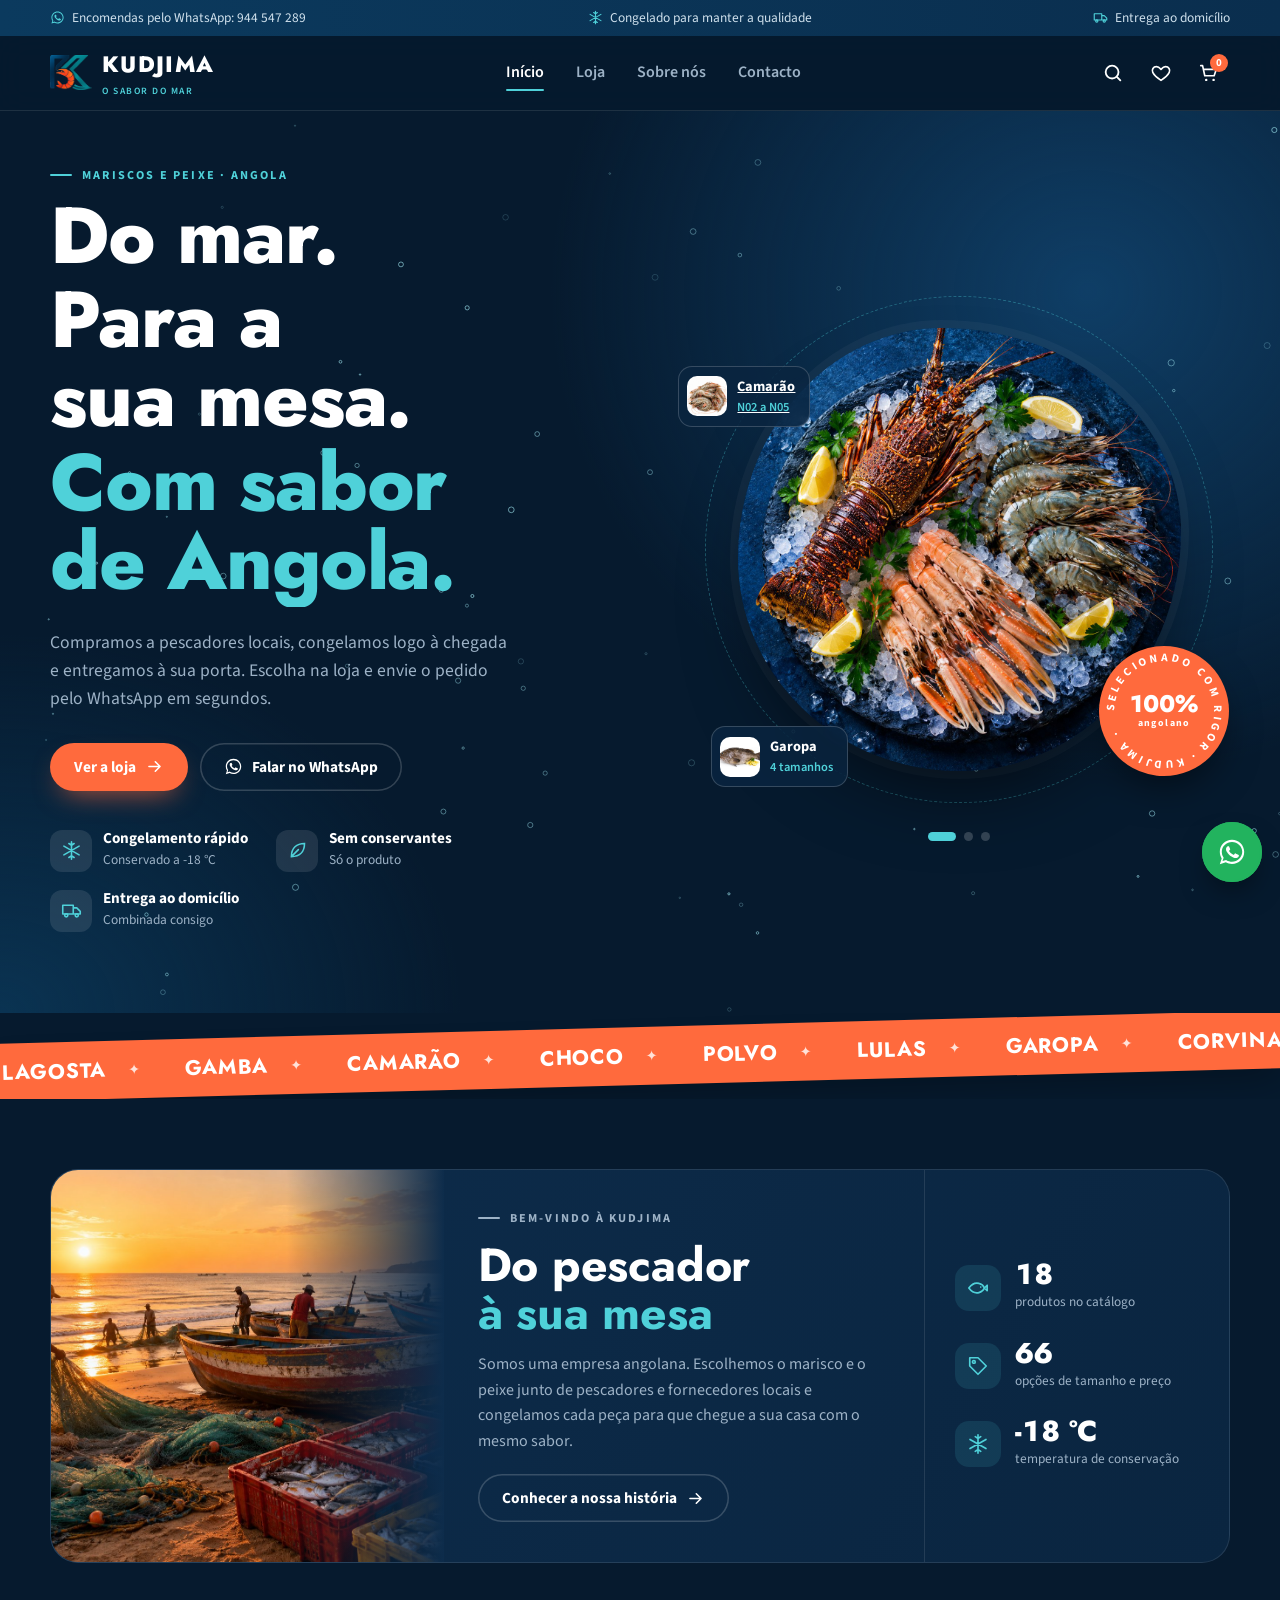
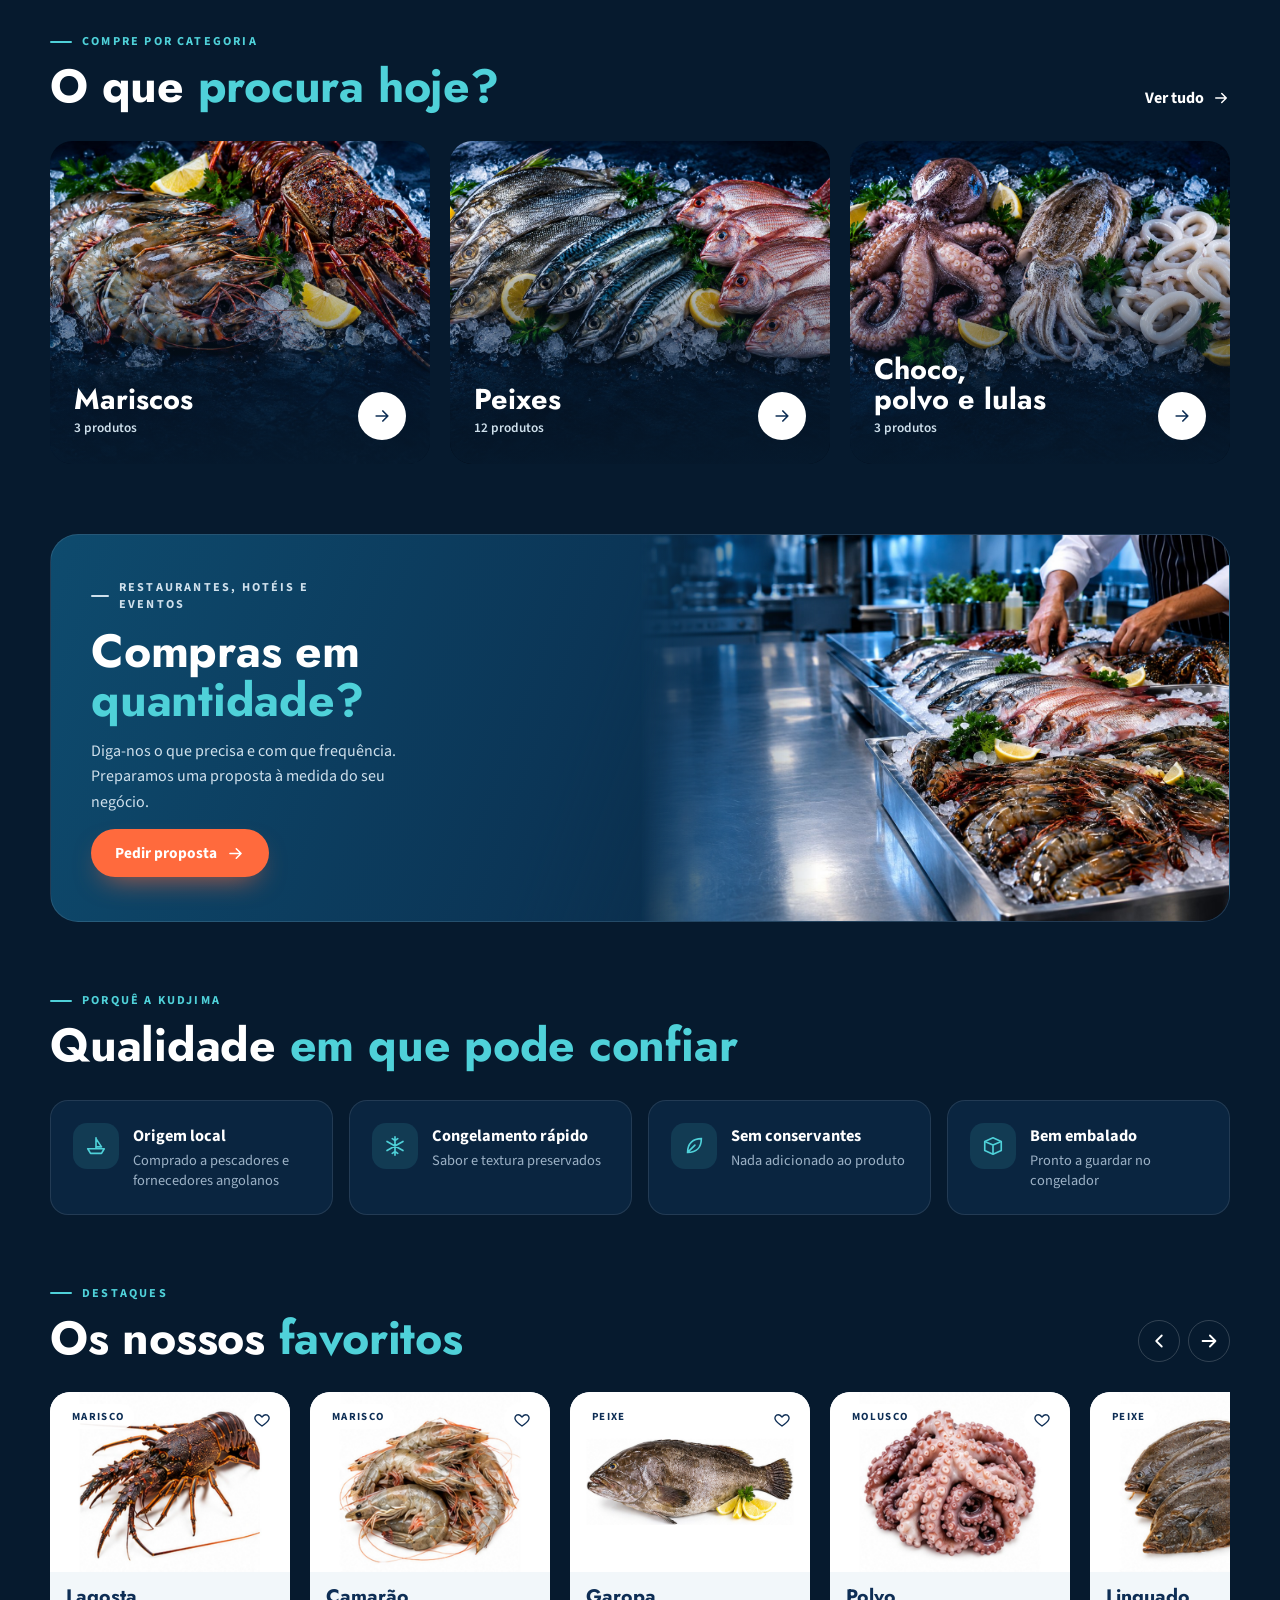
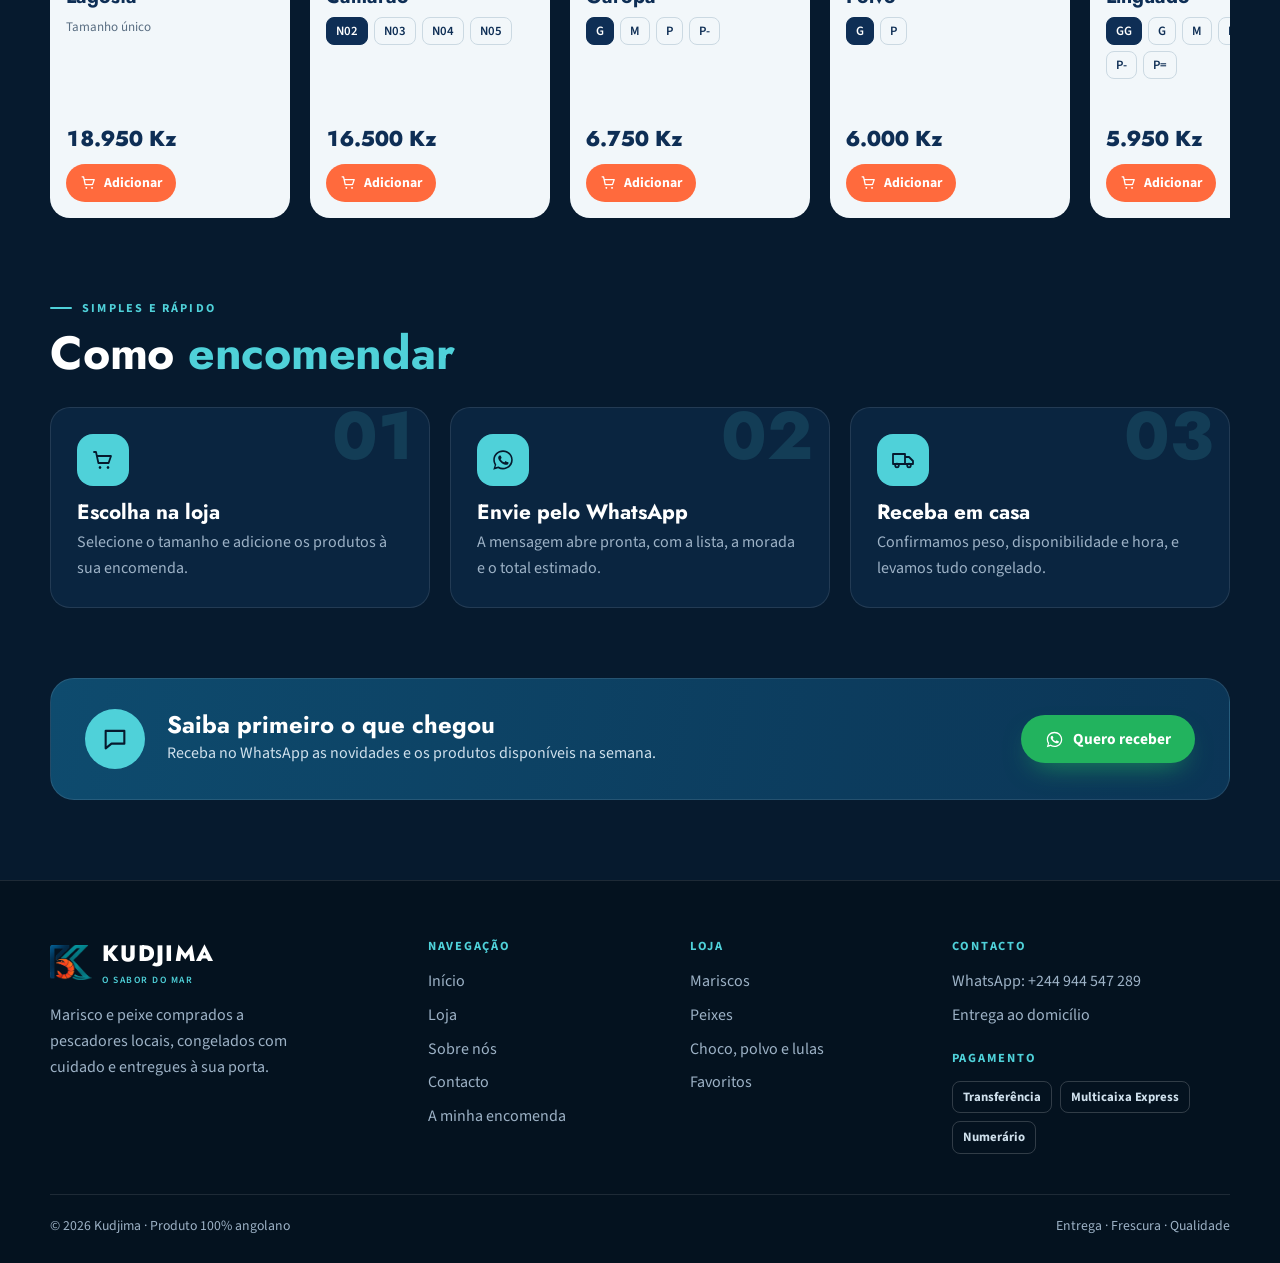
==== index.html @ 7e8b861a "up up" ====
<!doctype html>
<html lang="pt">
<head>
<meta charset="utf-8">
<meta name="viewport" content="width=device-width, initial-scale=1, viewport-fit=cover">
<title>Kudjima Mariscos</title>
<meta name="description" content="Kudjima — O sabor do mar. Marisco e peixe selecionados, congelados com cuidado e entregues à sua porta. Encomendas pelo WhatsApp 944 547 289.">
<!-- Pré-visualização ao partilhar o link (WhatsApp, Facebook). Quando o site tiver domínio, troque "img/og-image.jpg" pelo endereço completo, ex.: https://SEU-DOMINIO/img/og-image.jpg -->
<meta property="og:title" content="Kudjima — O sabor do mar">
<meta property="og:description" content="Marisco e peixe selecionados, congelados com cuidado e entregues à sua porta. Encomende pelo WhatsApp.">
<meta property="og:image" content="img/og-image.jpg">
<meta property="og:type" content="website">
<link rel="icon" href="img/logo.png">

<link rel="preconnect" href="https://fonts.googleapis.com">
<link rel="stylesheet" href="https://fonts.googleapis.com/css2?family=Jost:wght@500;600;700;800&family=Source+Sans+3:wght@400;600;700&display=swap">
<link rel="stylesheet" href="assets/style.css">
</head>
<body>
<main id="page" data-page="home" class="page">
<section class="hero" style="padding-block:0">
  <canvas id="heroCanvas"></canvas>
  <div class="wrap">
    <div>
      <p class="kicker">Mariscos e peixe · Angola</p>
      <h1 class="h1"><span class="ln"><span>Do mar.</span></span><span class="ln"><span>Para a sua mesa.</span></span><span class="ln"><span><em>Com sabor de Angola.</em></span></span></h1>
      <p class="lead">Compramos a pescadores locais, congelamos logo à chegada e entregamos à sua porta. Escolha na loja e envie o pedido pelo WhatsApp em segundos.</p>
      <div class="ctas">
        <a class="btn btn-coral" href="loja.html">Ver a loja <svg class="arr" aria-hidden="true"><use href="#i-arrow"/></svg></a>
        <a class="btn btn-line" data-wa="Olá Kudjima! Gostaria de fazer uma encomenda." href="#"><svg aria-hidden="true"><use href="#i-wa"/></svg>Falar no WhatsApp</a>
      </div>
      <div class="trust">
        <div><span class="ic"><svg aria-hidden="true"><use href="#i-snow"/></svg></span><span><b>Congelamento rápido</b><small>Conservado a -18 °C</small></span></div>
        <div><span class="ic"><svg aria-hidden="true"><use href="#i-leaf"/></svg></span><span><b>Sem conservantes</b><small>Só o produto</small></span></div>
        <div><span class="ic"><svg aria-hidden="true"><use href="#i-truck"/></svg></span><span><b>Entrega ao domicílio</b><small>Combinada consigo</small></span></div>
      </div>
    </div>
    <div class="show">
      <div class="ring"></div>
      <div class="frame">
        <div class="slide on"><img src="img/hero-1.jpg" alt="Lagosta, lagostins e camarão sobre gelo"></div>
        <div class="slide"><img src="img/hero-2.jpg" alt="Garopa sobre gelo"></div>
        <div class="slide"><img src="img/hero-3.jpg" alt="Polvo, choco e lulas sobre gelo"></div>
      </div>
      <a class="chipf c1" href="produto.html#camarao"><img src="img/camarao.jpg" alt=""><span>Camarão<small>N02 a N05</small></span></a>
      <a class="chipf c2" href="produto.html#garopa" style="text-decoration:none"><img src="img/garopa.jpg" alt=""><span>Garopa<small>4 tamanhos</small></span></a>
      <div class="stamp"><svg class="txt" viewBox="0 0 130 130" aria-hidden="true"><defs><path id="circ" d="M65,65 m-50,0 a50,50 0 1,1 100,0 a50,50 0 1,1 -100,0"/></defs><text><textPath href="#circ">Selecionado com rigor · Kudjima · </textPath></text></svg><span class="core">100%<small>angolano</small></span></div>
      <div class="dots" id="dots"></div>
    </div>
  </div>
</section>

<div class="marqwrap" aria-hidden="true"><div class="marq"><div class="track" id="marq"></div></div></div>

<section>
  <div class="wrap">
    <div class="band rv">
      <div class="pic"><img src="img/sobre-pescador.jpg" alt="Pescadores a recolher as redes numa praia ao pôr do sol"></div>
      <div class="txt">
        <p class="kicker">Bem-vindo à Kudjima</p>
        <h2 class="h2">Do pescador <em>à sua mesa</em></h2>
        <p>Somos uma empresa angolana. Escolhemos o marisco e o peixe junto de pescadores e fornecedores locais e congelamos cada peça para que chegue a sua casa com o mesmo sabor.</p>
        <a class="btn btn-line" href="sobre.html">Conhecer a nossa história <svg class="arr" aria-hidden="true"><use href="#i-arrow"/></svg></a>
      </div>
      <div class="stats">
        <div class="stat"><span class="ic"><svg aria-hidden="true"><use href="#i-fish"/></svg></span><span><b data-to="18">18</b><small>produtos no catálogo</small></span></div>
        <div class="stat"><span class="ic"><svg aria-hidden="true"><use href="#i-tag"/></svg></span><span><b data-to="66">66</b><small>opções de tamanho e preço</small></span></div>
        <div class="stat"><span class="ic"><svg aria-hidden="true"><use href="#i-snow"/></svg></span><span><b data-to="18" data-pre="-" data-suf=" °C">-18 °C</b><small>temperatura de conservação</small></span></div>
      </div>
    </div>
  </div>
</section>

<section style="padding-top:0">
  <div class="wrap">
    <div class="head"><div><p class="kicker">Compre por categoria</p><h2 class="h2">O que <em>procura hoje?</em></h2></div><a class="more" href="loja.html">Ver tudo <svg aria-hidden="true"><use href="#i-arrow"/></svg></a></div>
    <div class="cats">
      <a class="catc rv" href="loja.html#mariscos"><img src="img/cat-mariscos.jpg" alt=""><div class="in"><div><h3>Mariscos</h3><small data-count="mariscos"></small></div><span class="go"><svg aria-hidden="true"><use href="#i-arrow"/></svg></span></div></a>
      <a class="catc rv" href="loja.html#peixes"><img src="img/cat-peixes.jpg" alt=""><div class="in"><div><h3>Peixes</h3><small data-count="peixes"></small></div><span class="go"><svg aria-hidden="true"><use href="#i-arrow"/></svg></span></div></a>
      <a class="catc rv" href="loja.html#moluscos"><img src="img/cat-moluscos.jpg" alt=""><div class="in"><div><h3>Choco, polvo e lulas</h3><small data-count="moluscos"></small></div><span class="go"><svg aria-hidden="true"><use href="#i-arrow"/></svg></span></div></a>
    </div>
  </div>
</section>

<section style="padding-top:0">
  <div class="wrap">
    <div class="promo rv">
      <div class="txt">
        <p class="kicker">Restaurantes, hotéis e eventos</p>
        <h2 class="h2">Compras em <em>quantidade?</em></h2>
        <p>Diga-nos o que precisa e com que frequência. Preparamos uma proposta à medida do seu negócio.</p>
        <a class="btn btn-coral" data-wa="Olá Kudjima! Represento um negócio e gostaria de uma proposta para encomendas em quantidade." href="#">Pedir proposta <svg class="arr" aria-hidden="true"><use href="#i-arrow"/></svg></a>
      </div>
      <div class="pic"><img src="img/banner-negocios.jpg" alt=""></div>
    </div>
  </div>
</section>

<section style="padding-top:0">
  <div class="wrap">
    <div class="head"><div><p class="kicker">Porquê a Kudjima</p><h2 class="h2">Qualidade <em>em que pode confiar</em></h2></div></div>
    <div class="feats">
      <div class="feat rv"><span class="ic"><svg aria-hidden="true"><use href="#i-boat"/></svg></span><span><b>Origem local</b><small>Comprado a pescadores e fornecedores angolanos</small></span></div>
      <div class="feat rv"><span class="ic"><svg aria-hidden="true"><use href="#i-snow"/></svg></span><span><b>Congelamento rápido</b><small>Sabor e textura preservados</small></span></div>
      <div class="feat rv"><span class="ic"><svg aria-hidden="true"><use href="#i-leaf"/></svg></span><span><b>Sem conservantes</b><small>Nada adicionado ao produto</small></span></div>
      <div class="feat rv"><span class="ic"><svg aria-hidden="true"><use href="#i-box"/></svg></span><span><b>Bem embalado</b><small>Pronto a guardar no congelador</small></span></div>
    </div>
  </div>
</section>

<section style="padding-top:0">
  <div class="wrap">
    <div class="head"><div><p class="kicker">Destaques</p><h2 class="h2">Os nossos <em>favoritos</em></h2></div>
      <div class="railnav"><button class="ib" id="railPrev" type="button" aria-label="Anterior" style="border:1px solid var(--line-2)"><svg aria-hidden="true"><use href="#i-left"/></svg></button><button class="ib" id="railNext" type="button" aria-label="Seguinte" style="border:1px solid var(--line-2)"><svg aria-hidden="true"><use href="#i-arrow"/></svg></button></div></div>
    <div class="rail" id="rail"></div>
  </div>
</section>

<section style="padding-top:0">
  <div class="wrap">
    <div class="head"><div><p class="kicker">Simples e rápido</p><h2 class="h2">Como <em>encomendar</em></h2></div></div>
    <ol class="steps">
      <li class="rv"><span class="ic"><svg aria-hidden="true"><use href="#i-cart"/></svg></span><h3>Escolha na loja</h3><p>Selecione o tamanho e adicione os produtos à sua encomenda.</p></li>
      <li class="rv"><span class="ic"><svg aria-hidden="true"><use href="#i-wa"/></svg></span><h3>Envie pelo WhatsApp</h3><p>A mensagem abre pronta, com a lista, a morada e o total estimado.</p></li>
      <li class="rv"><span class="ic"><svg aria-hidden="true"><use href="#i-truck"/></svg></span><h3>Receba em casa</h3><p>Confirmamos peso, disponibilidade e hora, e levamos tudo congelado.</p></li>
    </ol>
  </div>
</section>

<section style="padding-block:0">
  <div class="wrap">
    <div class="news rv">
      <span class="ic"><svg aria-hidden="true"><use href="#i-chat"/></svg></span>
      <div><h3>Saiba primeiro o que chegou</h3><p>Receba no WhatsApp as novidades e os produtos disponíveis na semana.</p></div>
      <a class="btn btn-wa" data-wa="Olá Kudjima! Quero receber as novidades e os produtos disponíveis." href="#"><svg aria-hidden="true"><use href="#i-wa"/></svg>Quero receber</a>
    </div>
  </div>
</section>
</main>
<script src="assets/app.js" charset="utf-8"></script>
</body>
</html>
---- assets/style.css ----
/* Kudjima — deep-ocean theme. Dark navy ground, ice-white product cards, aqua highlight, coral for actions, WhatsApp green only for WhatsApp. */
:root{
  --deep:#061A2E; --deep-2:#0A2540; --panel:#0D2C4B; --panel-2:#113457;
  --line:rgba(255,255,255,.10); --line-2:rgba(255,255,255,.18);
  --text:#E4EDF4; --muted:#9DB2C6; --aqua:#4FD1D9; --aqua-2:#2BA8B4;
  --coral:#FF6A3D; --coral-2:#E8552A; --wa:#22B35E; --wa-2:#1A9550;
  --card:#F2F7FA; --card-2:#E3EDF2; --card-ink:#0E2E55; --card-muted:#5A6E82;
  --display:"Jost","Futura","Century Gothic",system-ui,sans-serif;
  --body:"Source Sans 3",system-ui,-apple-system,"Segoe UI",sans-serif;
  --r:16px; --ease:cubic-bezier(.2,.7,.2,1);
  color-scheme:dark;
}
*{box-sizing:border-box}
[hidden]{display:none!important}
html{scroll-behavior:smooth}
body{background:var(--deep);color:var(--text);font:400 16px/1.6 var(--body);margin:0;overflow-x:hidden}
img{max-width:100%;display:block}
a{color:inherit}
button,input,select,textarea{font:inherit;color:inherit}
h1,h2,h3,h4{font-family:var(--display);margin:0;line-height:1.05;text-wrap:balance;color:#fff}
:focus-visible{outline:3px solid var(--aqua);outline-offset:3px;border-radius:8px}
.wrap{max-width:1220px;margin-inline:auto;padding-inline:20px}
.page{animation:pagein .6s var(--ease) both}
@keyframes pagein{from{opacity:0;transform:translateY(10px)}}

/* type helpers */
.kicker{font:700 .76rem var(--body);letter-spacing:.18em;text-transform:uppercase;color:var(--aqua);margin:0 0 12px;display:flex;align-items:center;gap:10px}
.kicker::before{content:"";width:22px;height:2px;background:currentColor;border-radius:2px}
.h2{font-size:clamp(1.9rem,4vw,2.9rem);font-weight:700;letter-spacing:-.005em}
.h2 em,.h1 em{font-style:normal;color:var(--aqua)}
.lead{font-size:1.1rem;color:var(--muted);max-width:52ch}
section{padding-block:70px}
.head{display:flex;flex-wrap:wrap;justify-content:space-between;align-items:end;gap:14px 30px;margin-bottom:30px}
.more{display:inline-flex;align-items:center;gap:8px;font-weight:700;color:#fff;text-decoration:none;white-space:nowrap}
.more svg{width:18px;height:18px;transition:transform .25s var(--ease)}
.more:hover svg{transform:translateX(4px)}

/* buttons */
.btn{display:inline-flex;align-items:center;justify-content:center;gap:9px;font:700 .96rem var(--body);border-radius:999px;padding:13px 24px;text-decoration:none;border:0;cursor:pointer;transition:transform .2s var(--ease),background .2s,box-shadow .2s;white-space:nowrap}
.btn svg{width:19px;height:19px;flex:none}
.btn:hover{transform:translateY(-2px)}
.btn:active{transform:translateY(0)}
.btn-coral{background:var(--coral);color:#fff;box-shadow:0 12px 28px -12px rgba(255,106,61,.8)}
.btn-coral:hover{background:var(--coral-2)}
.btn-wa{background:var(--wa);color:#fff;box-shadow:0 12px 28px -12px rgba(34,179,94,.8)}
.btn-wa:hover{background:var(--wa-2)}
.btn-line{background:transparent;color:#fff;box-shadow:inset 0 0 0 1.5px var(--line-2)}
.btn-line:hover{box-shadow:inset 0 0 0 1.5px var(--aqua)}
.btn .arr{transition:transform .25s var(--ease)}
.btn:hover .arr{transform:translateX(4px)}

/* info bar + header */
.info{background:linear-gradient(90deg,#0B3A5E,#0A2E4E);font-size:.84rem;color:#CFE0EC}
.info .wrap{display:flex;justify-content:space-between;gap:8px 20px;flex-wrap:wrap;padding-block:7px}
.info span{display:inline-flex;align-items:center;gap:7px}
.info svg{width:15px;height:15px;color:var(--aqua)}
@media (max-width:700px){.info .hm{display:none}.info .wrap{justify-content:center}}
.hdr{position:sticky;top:env(safe-area-inset-top,0px);z-index:40;background:rgba(6,26,46,.82);backdrop-filter:blur(14px);-webkit-backdrop-filter:blur(14px);border-bottom:1px solid var(--line);transition:background .3s}
.hdr.scrolled{background:rgba(6,26,46,.96)}
.hdr .wrap{display:flex;align-items:center;gap:20px;padding-block:12px}
.brand{display:flex;align-items:center;gap:10px;text-decoration:none;flex:none}
.brand img{width:42px}
.brand .wm{display:flex;flex-direction:column;line-height:1}
.brand b{font:800 1.4rem var(--display);letter-spacing:.06em;color:#fff}
.brand small{font:600 .6rem var(--body);letter-spacing:.16em;text-transform:uppercase;color:var(--aqua);margin-top:4px}
.menu{display:flex;gap:4px;margin-inline:auto}
.menu a{position:relative;text-decoration:none;font-weight:600;color:var(--muted);padding:8px 14px;border-radius:999px;transition:color .2s}
.menu a:hover{color:#fff}
.menu a.on{color:#fff}
.menu a.on::after{content:"";position:absolute;left:14px;right:14px;bottom:2px;height:2px;border-radius:2px;background:var(--aqua)}
.tools{display:flex;align-items:center;gap:6px}
.ib{position:relative;width:42px;height:42px;border-radius:50%;border:0;background:transparent;color:#fff;display:grid;place-items:center;cursor:pointer;text-decoration:none;transition:background .2s}
.ib:hover{background:var(--line)}
.ib svg{width:22px;height:22px}
.ib .n{position:absolute;right:2px;top:2px;min-width:18px;height:18px;border-radius:999px;background:var(--coral);color:#fff;font:700 .68rem var(--body);display:grid;place-items:center;padding-inline:4px}
.ib .n.bump{animation:bump .5s var(--ease)}
@keyframes bump{40%{transform:scale(1.5)}}
.burger{display:none}
@media (max-width:960px){.menu{display:none}.burger{display:grid}.tools{margin-left:auto}}

/* search overlay */
.search-ov{position:fixed;inset:0;z-index:80;background:rgba(4,16,30,.92);backdrop-filter:blur(10px);display:flex;flex-direction:column;align-items:center;padding:calc(90px + env(safe-area-inset-top,0px)) 20px 20px;animation:fadein .25s ease}
@keyframes fadein{from{opacity:0}}
.search-ov form{width:min(680px,100%);display:flex;align-items:center;gap:10px;border-bottom:2px solid var(--aqua);padding-bottom:8px}
.search-ov input{flex:1;min-width:0;background:transparent;border:0;outline:none;font:600 clamp(1.4rem,4vw,2.2rem) var(--display);color:#fff}
.search-ov .res{width:min(680px,100%);margin-top:20px;display:grid;gap:8px;max-height:60vh;overflow:auto}
.search-ov .res a{display:flex;align-items:center;gap:14px;padding:8px;border-radius:12px;text-decoration:none;transition:background .2s}
.search-ov .res a:hover{background:var(--line)}
.search-ov .res img{width:56px;height:56px;border-radius:10px;object-fit:cover}
.search-ov .res span{font-weight:700}
.search-ov .res small{display:block;color:var(--muted);font-weight:400}
.search-ov .close{position:absolute;top:calc(20px + env(safe-area-inset-top,0px));right:20px}

/* mobile nav */
.mnav{position:fixed;inset:0 0 0 auto;width:min(340px,86%);background:var(--deep-2);z-index:90;padding:calc(24px + env(safe-area-inset-top,0px)) 24px 24px;display:flex;flex-direction:column;gap:6px;animation:slidein .35s var(--ease)}
@keyframes slidein{from{transform:translateX(100%)}}
.mnav a{text-decoration:none;font:600 1.4rem var(--display);padding:10px 0;border-bottom:1px solid var(--line);color:#fff}
.mnav a.on{color:var(--aqua)}
.mnav .btn{margin-top:18px}
.scrim{position:fixed;inset:0;background:rgba(2,10,20,.6);z-index:85;animation:fadein .25s ease}

/* hero */
.hero{position:relative;overflow:hidden;background:radial-gradient(70% 90% at 85% 20%,#0F3E66 0%,transparent 60%),radial-gradient(60% 70% at 0% 100%,#0A3352 0%,transparent 60%),var(--deep)}
.hero canvas{position:absolute;inset:0;width:100%;height:100%;pointer-events:none}
.hero .wrap{position:relative;display:grid;grid-template-columns:1.05fr .95fr;gap:40px;align-items:center;padding-block:56px 80px}
.h1{font-size:clamp(2.7rem,6.2vw,5rem);font-weight:800;letter-spacing:-.015em;line-height:1}
.h1 .ln{display:block;overflow:hidden;padding-bottom:.06em}
.h1 .ln>span{display:block;animation:lineup .9s var(--ease) both}
.h1 .ln:nth-child(2)>span{animation-delay:.12s}
.h1 .ln:nth-child(3)>span{animation-delay:.24s}
@keyframes lineup{from{transform:translateY(105%)}}
.hero .lead{margin:22px 0 30px;animation:pagein .8s .35s var(--ease) both}
.hero .ctas{display:flex;flex-wrap:wrap;gap:12px;animation:pagein .8s .45s var(--ease) both}
.trust{display:flex;flex-wrap:wrap;gap:16px 28px;margin-top:38px;animation:pagein .8s .55s var(--ease) both}
.trust div{display:flex;align-items:center;gap:11px}
.trust .ic{width:42px;height:42px;border-radius:12px;background:var(--line);display:grid;place-items:center;color:var(--aqua);flex:none}
.trust .ic svg{width:21px;height:21px}
.trust b{display:block;color:#fff;font-weight:700;line-height:1.2;font-size:.95rem}
.trust small{color:var(--muted);font-size:.84rem}

.show{position:relative;aspect-ratio:1;width:100%;max-width:540px;justify-self:center;animation:pagein 1s .2s var(--ease) both}
.show .ring{position:absolute;inset:3%;border-radius:50%;border:1.5px dashed rgba(79,209,217,.35);animation:spin 40s linear infinite}
@keyframes spin{to{transform:rotate(360deg)}}
.show .frame{position:absolute;inset:9%;border-radius:46% 54% 50% 50% / 52% 46% 54% 48%;overflow:hidden;box-shadow:0 40px 80px -30px rgba(0,0,0,.7),0 0 0 8px rgba(255,255,255,.04);animation:morph 14s ease-in-out infinite}
@keyframes morph{50%{border-radius:54% 46% 44% 56% / 46% 56% 44% 54%}}
.show .slide{position:absolute;inset:0;opacity:0;transform:scale(1.08);transition:opacity 1s ease,transform 6s ease}
.show .slide.on{opacity:1;transform:scale(1)}
.show .slide img{width:100%;height:100%;object-fit:cover}
.stamp{position:absolute;right:0;bottom:8%;width:130px;height:130px;border-radius:50%;background:var(--coral);display:grid;place-items:center;box-shadow:0 18px 40px -12px rgba(0,0,0,.6)}
.stamp svg.txt{position:absolute;inset:0;width:100%;height:100%;animation:spin 18s linear infinite}
.stamp svg.txt text{font:700 11.5px var(--body);letter-spacing:3.2px;fill:#fff;text-transform:uppercase}
.stamp .core{font:800 1.5rem var(--display);color:#fff;line-height:1;text-align:center}
.stamp .core small{display:block;font:700 .62rem var(--body);letter-spacing:.14em}
.chipf{position:absolute;display:flex;align-items:center;gap:10px;background:rgba(10,37,64,.85);backdrop-filter:blur(8px);border:1px solid var(--line-2);border-radius:14px;padding:8px 14px 8px 8px;font-weight:700;font-size:.9rem;color:#fff;animation:bob 5s ease-in-out infinite}
.chipf img{width:40px;height:40px;border-radius:10px;object-fit:cover}
.chipf small{display:block;color:var(--aqua);font-weight:600;font-size:.78rem}
.chipf.c1{left:-2%;top:16%}
.chipf.c2{left:4%;bottom:6%;animation-delay:-2.5s}
@keyframes bob{50%{transform:translateY(-10px)}}
.dots{position:absolute;left:50%;bottom:-4%;transform:translateX(-50%);display:flex;gap:8px}
.dots button{width:9px;height:9px;border-radius:999px;border:0;background:var(--line-2);cursor:pointer;padding:0;transition:width .3s,background .3s}
.dots button.on{width:28px;background:var(--aqua)}
@media (max-width:900px){
  .hero .wrap{grid-template-columns:1fr;padding-block:36px 70px}
  .show{max-width:420px}
  .stamp{width:100px;height:100px}.stamp svg.txt text{font-size:10.5px;letter-spacing:2.4px}.stamp .core{font-size:1.15rem}
}

/* marquee */
.marqwrap{overflow:hidden;padding-block:14px}
.marq{background:var(--coral);color:#fff;transform:rotate(-1.5deg);margin-inline:-20px;overflow:hidden;padding-block:14px;box-shadow:0 20px 40px -20px rgba(0,0,0,.6);position:relative;z-index:2}
.marq .track{display:flex;width:max-content;animation:marq 38s linear infinite}
.marq span{font:700 1.3rem var(--display);text-transform:uppercase;letter-spacing:.04em;padding-inline:22px;display:flex;align-items:center;gap:22px;white-space:nowrap}
.marq span::after{content:"✦";font-size:.9rem;opacity:.8}
@keyframes marq{to{transform:translateX(-50%)}}

/* about band */
.band{background:linear-gradient(120deg,var(--panel),var(--deep-2));border:1px solid var(--line);border-radius:28px;display:grid;grid-template-columns:.9fr 1.1fr .7fr;align-items:stretch;overflow:hidden}
.band .pic{position:relative;min-height:300px}
.band .pic img{position:absolute;inset:0;width:100%;height:100%;object-fit:cover}
.band .pic::after{content:"";position:absolute;inset:0;background:linear-gradient(90deg,transparent 60%,var(--panel))}
.band .txt{padding:40px 34px;display:flex;flex-direction:column;justify-content:center;gap:14px}
.band .txt p{margin:0;color:var(--muted)}
.band .txt .btn{align-self:flex-start;margin-top:6px}
.stats{border-left:1px solid var(--line);padding:30px;display:flex;flex-direction:column;justify-content:center;gap:24px}
.stat{display:flex;align-items:center;gap:14px}
.stat .ic{width:46px;height:46px;border-radius:14px;background:rgba(79,209,217,.12);color:var(--aqua);display:grid;place-items:center;flex:none}
.stat .ic svg{width:22px;height:22px}
.stat b{display:block;font:800 1.8rem var(--display);color:#fff;line-height:1;font-variant-numeric:tabular-nums}
.stat small{color:var(--muted)}
@media (max-width:960px){.band{grid-template-columns:1fr}.band .pic::after{background:linear-gradient(180deg,transparent 50%,var(--panel))}.stats{border-left:0;border-top:1px solid var(--line);flex-direction:row;flex-wrap:wrap}}

/* category cards */
.cats{display:grid;grid-template-columns:repeat(3,1fr);gap:20px}
.catc{position:relative;border-radius:22px;overflow:hidden;aspect-ratio:4/3.4;text-decoration:none;display:flex;align-items:flex-end;isolation:isolate}
.catc img{position:absolute;inset:0;width:100%;height:100%;object-fit:cover;z-index:-2;transition:transform .8s var(--ease)}
.catc::before{content:"";position:absolute;inset:0;z-index:-1;background:linear-gradient(180deg,rgba(6,26,46,0) 30%,rgba(6,26,46,.92))}
.catc:hover img{transform:scale(1.08)}
.catc .in{padding:24px;width:100%;display:flex;justify-content:space-between;align-items:end;gap:12px}
.catc h3{font-size:1.8rem;font-weight:700}
.catc small{color:#CFE0EC;font-weight:600}
.catc .go{width:48px;height:48px;border-radius:50%;background:#fff;color:var(--card-ink);display:grid;place-items:center;flex:none;transition:transform .3s var(--ease),background .3s}
.catc:hover .go{transform:rotate(-45deg);background:var(--aqua)}
.catc .go svg{width:20px;height:20px}
@media (max-width:860px){.cats{grid-template-columns:1fr}.catc{aspect-ratio:16/9}}

/* promo */
.promo{position:relative;border-radius:28px;overflow:hidden;background:linear-gradient(110deg,#0E4B6E 0%,#0B3556 45%,transparent 75%),var(--deep-2);display:grid;grid-template-columns:1fr 1fr;min-height:300px;border:1px solid var(--line)}
.promo .txt{padding:44px 40px;display:flex;flex-direction:column;justify-content:center;gap:14px;position:relative;z-index:1}
.promo .txt p{margin:0;color:#CFE0EC;max-width:40ch}
.promo .txt .btn{align-self:flex-start}
.promo .pic{position:relative}
.promo .pic img{position:absolute;inset:0;width:100%;height:100%;object-fit:cover;mask-image:linear-gradient(90deg,transparent,#000 30%);-webkit-mask-image:linear-gradient(90deg,transparent,#000 30%)}
.promo .seal{position:absolute;right:28px;top:50%;transform:translateY(-50%) rotate(-8deg);width:130px;height:130px;border-radius:50%;background:#FFD166;color:#0E2E55;display:grid;place-items:center;text-align:center;font:800 1rem/1.1 var(--display);box-shadow:0 18px 40px -14px rgba(0,0,0,.6);animation:bob 5s ease-in-out infinite}
@media (max-width:860px){.promo{grid-template-columns:1fr}.promo .pic{min-height:200px}.promo .pic img{mask-image:linear-gradient(180deg,transparent,#000 40%);-webkit-mask-image:linear-gradient(180deg,transparent,#000 40%)}.promo .seal{width:100px;height:100px;font-size:.85rem;top:auto;bottom:20px;transform:rotate(-8deg)}}

/* features */
.feats{display:grid;grid-template-columns:repeat(4,1fr);gap:16px}
.feat{background:var(--deep-2);border:1px solid var(--line);border-radius:18px;padding:22px;display:flex;gap:14px;align-items:flex-start;transition:border-color .3s,transform .3s var(--ease)}
.feat:hover{border-color:rgba(79,209,217,.5);transform:translateY(-4px)}
.feat .ic{width:46px;height:46px;border-radius:14px;background:rgba(79,209,217,.12);color:var(--aqua);display:grid;place-items:center;flex:none}
.feat .ic svg{width:22px;height:22px}
.feat b{display:block;color:#fff;font-size:1.02rem}
.feat small{color:var(--muted);font-size:.9rem;line-height:1.4;display:block;margin-top:2px}
@media (max-width:960px){.feats{grid-template-columns:repeat(2,1fr)}}
@media (max-width:520px){.feats{grid-template-columns:1fr}}

/* product cards */
.grid{display:grid;grid-template-columns:repeat(auto-fill,minmax(240px,1fr));gap:20px}
.rail{display:grid;grid-auto-flow:column;grid-auto-columns:minmax(240px,270px);gap:20px;overflow-x:auto;scroll-snap-type:x mandatory;padding-bottom:12px;scrollbar-width:thin;scrollbar-color:var(--line-2) transparent}
.rail>*{scroll-snap-align:start}
.railnav{display:flex;gap:8px}
.pcard{background:var(--card);color:var(--card-ink);border-radius:20px;overflow:hidden;display:flex;flex-direction:column;min-width:0;position:relative;transition:transform .35s var(--ease),box-shadow .35s}
.pcard:hover{transform:translateY(-6px);box-shadow:0 28px 50px -24px rgba(0,0,0,.8)}
.pcard .im{position:relative;aspect-ratio:4/3;overflow:hidden;background:var(--card-2);display:block}
.pcard .im img{width:100%;height:100%;object-fit:cover;transition:transform .7s var(--ease)}
.pcard:hover .im img{transform:scale(1.07)}
.pcard .tag{position:absolute;left:12px;top:12px;background:rgba(255,255,255,.92);color:var(--card-ink);font:700 .68rem var(--body);letter-spacing:.12em;text-transform:uppercase;padding:5px 10px;border-radius:999px}
.pcard .acts{position:absolute;right:10px;top:10px;display:flex;flex-direction:column;gap:6px}
.pcard .acts button{width:36px;height:36px;border-radius:50%;border:0;background:rgba(255,255,255,.92);color:var(--card-ink);display:grid;place-items:center;cursor:pointer;transition:transform .2s,background .2s}
.pcard .acts button:hover{transform:scale(1.1)}
.pcard .acts svg{width:18px;height:18px}
.pcard .acts .fav.on{color:var(--coral)}
.pcard .acts .fav.on svg{fill:currentColor}
.pcard .acts .qv{opacity:0;transform:translateX(8px);transition:opacity .25s,transform .25s}
.pcard:hover .acts .qv,.pcard .acts .qv:focus-visible{opacity:1;transform:none}
@media (hover:none){.pcard .acts .qv{opacity:1;transform:none}}
.pcard .bd{padding:14px 16px 16px;display:flex;flex-direction:column;gap:10px;flex:1}
.pcard h3{font-size:1.22rem;font-weight:700;color:var(--card-ink)}
.pcard h3 a{text-decoration:none}
.pcard h3 a:hover{color:var(--aqua-2)}
.sizes{display:flex;flex-wrap:wrap;gap:6px}
.sz{border:1px solid #CBD9E2;background:transparent;color:var(--card-ink);font:600 .8rem var(--body);padding:4px 9px;border-radius:8px;cursor:pointer;transition:background .2s,color .2s,border-color .2s}
.sz:hover{border-color:var(--card-ink)}
.sz[aria-pressed="true"]{background:var(--card-ink);border-color:var(--card-ink);color:#fff}
.uniq{font-size:.82rem;color:var(--card-muted)}
.pf{display:flex;align-items:center;justify-content:space-between;gap:10px;margin-top:auto}
.price{font:800 1.35rem var(--display);font-variant-numeric:tabular-nums;white-space:nowrap;color:var(--card-ink)}
.price small{font:600 .76rem var(--body);color:var(--card-muted);margin-right:4px}
.add{display:inline-flex;align-items:center;gap:7px;border:0;background:var(--coral);color:#fff;font:700 .86rem var(--body);padding:9px 14px;border-radius:999px;cursor:pointer;transition:background .2s,transform .2s}
.add:hover{background:var(--coral-2);transform:translateY(-1px)}
.add svg{width:17px;height:17px}
.stepper{display:inline-flex;align-items:center;background:var(--card-ink);border-radius:999px;color:#fff}
.stepper button{width:34px;height:36px;border:0;background:transparent;color:#fff;font:700 1.1rem var(--body);cursor:pointer}
.stepper span{min-width:24px;text-align:center;font-weight:700;font-variant-numeric:tabular-nums}
.empty{grid-column:1/-1;text-align:center;color:var(--muted);padding:40px 0}

/* reveal on scroll (scroll-driven; static where unsupported) */
@supports (animation-timeline:view()){
  .rv{animation:rv linear both;animation-timeline:view();animation-range:entry 0% entry 35%}
  @keyframes rv{from{opacity:.35;transform:translateY(28px)}}
}

/* steps */
.steps{display:grid;grid-template-columns:repeat(3,1fr);gap:20px;list-style:none;padding:0;margin:0;counter-reset:s}
.steps li{background:var(--deep-2);border:1px solid var(--line);border-radius:20px;padding:26px;position:relative;overflow:hidden}
.steps li::before{counter-increment:s;content:"0" counter(s);font:800 4.2rem var(--display);color:rgba(79,209,217,.14);position:absolute;right:16px;top:-6px;line-height:1}
.steps .ic{width:52px;height:52px;border-radius:16px;background:var(--aqua);color:var(--deep);display:grid;place-items:center;margin-bottom:16px}
.steps .ic svg{width:24px;height:24px}
.steps h3{font-size:1.3rem;margin-bottom:6px}
.steps p{margin:0;color:var(--muted)}
@media (max-width:860px){.steps{grid-template-columns:1fr}}

/* news band */
.news{background:linear-gradient(100deg,#0E4B6E,#0B3556);border-radius:24px;padding:30px 34px;display:grid;grid-template-columns:auto 1fr auto;gap:22px;align-items:center;border:1px solid var(--line)}
.news .ic{width:60px;height:60px;border-radius:50%;background:var(--aqua);color:var(--deep);display:grid;place-items:center}
.news .ic svg{width:28px;height:28px}
.news h3{font-size:1.5rem}
.news p{margin:4px 0 0;color:#CFE0EC}
@media (max-width:760px){.news{grid-template-columns:1fr}}

/* page title band */
.ptitle{position:relative;overflow:hidden;padding-block:56px 46px;background:radial-gradient(60% 120% at 90% 0%,#0F3E66,transparent 60%),var(--deep)}
.ptitle canvas{position:absolute;inset:0;width:100%;height:100%;pointer-events:none}
.ptitle .wrap{position:relative}
.ptitle h1{font-size:clamp(2.3rem,5vw,3.8rem);font-weight:800}
.crumbs{display:flex;gap:8px;font-size:.88rem;color:var(--muted);margin-bottom:14px;flex-wrap:wrap}
.crumbs a{text-decoration:none}
.crumbs a:hover{color:#fff}

/* shop */
.shop{display:grid;grid-template-columns:260px 1fr;gap:30px;align-items:start}
.side{position:sticky;top:calc(90px + env(safe-area-inset-top,0px));background:var(--deep-2);border:1px solid var(--line);border-radius:20px;padding:22px;display:flex;flex-direction:column;gap:22px}
.side h4{font:700 .78rem var(--body);letter-spacing:.14em;text-transform:uppercase;color:var(--aqua);margin-bottom:10px}
.opts{display:grid;gap:4px}
.opt{display:flex;justify-content:space-between;align-items:center;border:0;background:transparent;color:var(--muted);text-align:left;padding:9px 12px;border-radius:10px;cursor:pointer;font-weight:600;transition:background .2s,color .2s}
.opt:hover{background:var(--line);color:#fff}
.opt[aria-pressed="true"]{background:rgba(79,209,217,.14);color:#fff}
.opt small{background:var(--line);border-radius:999px;padding:1px 8px;font-size:.75rem}
.range{width:100%;accent-color:var(--aqua)}
.rangev{display:flex;justify-content:space-between;font-size:.85rem;color:var(--muted);font-variant-numeric:tabular-nums}
.check{display:flex;align-items:center;gap:10px;cursor:pointer;font-weight:600}
.check input{width:18px;height:18px;accent-color:var(--coral)}
.shopbar{display:flex;flex-wrap:wrap;gap:12px;align-items:center;justify-content:space-between;margin-bottom:20px}
.shopbar .count{color:var(--muted)}
.field{display:flex;align-items:center;gap:8px;background:var(--deep-2);border:1px solid var(--line-2);border-radius:999px;padding:0 14px}
.field svg{width:17px;height:17px;color:var(--muted);flex:none}
.field input,.field select{background:transparent;border:0;outline:none;padding:10px 0;min-width:0;color:#fff}
.field select option{background:var(--deep-2)}
.fbtn{display:none}
@media (max-width:900px){
  .shop{grid-template-columns:1fr}
  .side{position:fixed;inset:0 auto 0 0;width:min(320px,88%);z-index:90;border-radius:0;overflow-y:auto;padding-top:calc(24px + env(safe-area-inset-top,0px));display:none}
  .side.open{display:flex;animation:slidel .35s var(--ease)}
  .fbtn{display:inline-flex}
}
@keyframes slidel{from{transform:translateX(-100%)}}

/* product page */
.pd{display:grid;grid-template-columns:1.05fr 1fr;gap:46px;align-items:start}
.gal{position:sticky;top:calc(96px + env(safe-area-inset-top,0px))}
.gal .main{border-radius:26px;overflow:hidden;aspect-ratio:4/3.2;background:var(--card-2);position:relative;cursor:zoom-in}
.gal .main img{width:100%;height:100%;object-fit:cover;transition:transform .3s ease}
.gal .badge{position:absolute;left:16px;top:16px;background:var(--coral);color:#fff;font:700 .74rem var(--body);letter-spacing:.12em;text-transform:uppercase;padding:6px 12px;border-radius:999px}
.pd h1{font-size:clamp(2.4rem,5vw,3.6rem);font-weight:800}
.pd .desc{color:var(--muted);font-size:1.08rem;margin:14px 0 22px}
.pd .bigprice{font:800 2.6rem var(--display);color:#fff;font-variant-numeric:tabular-nums}
.pd .bigprice small{font:600 1rem var(--body);color:var(--muted);margin-left:6px}
.pd .sizes .sz{border-color:var(--line-2);color:#fff;font-size:.95rem;padding:8px 14px;border-radius:10px}
.pd .sizes .sz[aria-pressed="true"]{background:var(--aqua);border-color:var(--aqua);color:var(--deep)}
.pd .lbl{font:700 .78rem var(--body);letter-spacing:.14em;text-transform:uppercase;color:var(--aqua);margin:22px 0 10px}
.qtyrow{display:flex;flex-wrap:wrap;gap:12px;align-items:center;margin-top:24px}
.qbox{display:inline-flex;align-items:center;border:1px solid var(--line-2);border-radius:999px}
.qbox button{width:44px;height:48px;border:0;background:transparent;color:#fff;font-size:1.3rem;cursor:pointer}
.qbox span{min-width:34px;text-align:center;font-weight:700;font-size:1.1rem;font-variant-numeric:tabular-nums}
.tabs{display:flex;gap:4px;border-bottom:1px solid var(--line);margin-top:34px;overflow-x:auto}
.tab{border:0;background:transparent;color:var(--muted);font-weight:700;padding:12px 16px;cursor:pointer;border-bottom:2px solid transparent;margin-bottom:-1px;white-space:nowrap}
.tab[aria-selected="true"]{color:#fff;border-color:var(--aqua)}
.tabp{padding:18px 0;color:var(--muted)}
.tabp ul{margin:0;padding-left:20px;display:grid;gap:6px}
.facts{display:flex;flex-wrap:wrap;gap:10px;margin-top:20px}
.facts span{display:inline-flex;align-items:center;gap:8px;background:var(--deep-2);border:1px solid var(--line);border-radius:999px;padding:7px 14px;font-size:.88rem;font-weight:600}
.facts svg{width:16px;height:16px;color:var(--aqua)}
@media (max-width:900px){.pd{grid-template-columns:1fr}.gal{position:static}}
.zoom{position:fixed;inset:0;z-index:95;background:rgba(2,10,20,.92);display:grid;place-items:center;padding:20px;cursor:zoom-out;animation:fadein .25s}
.zoom img{max-height:90vh;border-radius:16px}

/* about */
.split{display:grid;grid-template-columns:1fr 1fr;gap:50px;align-items:center}
.split .pic{border-radius:28px;overflow:hidden;aspect-ratio:4/3.4;position:relative}
.split .pic img{width:100%;height:100%;object-fit:cover}
.split p{color:var(--muted)}
@media (max-width:860px){.split{grid-template-columns:1fr}}
.timeline{display:grid;grid-template-columns:repeat(4,1fr);gap:0;position:relative;list-style:none;padding:0;margin:0}
.timeline::before{content:"";position:absolute;left:5%;right:5%;top:34px;height:2px;background:linear-gradient(90deg,var(--aqua),var(--coral))}
.timeline li{text-align:center;padding:0 14px;position:relative}
.timeline .dot{width:68px;height:68px;border-radius:50%;background:var(--deep);border:2px solid var(--aqua);color:var(--aqua);display:grid;place-items:center;margin:0 auto 16px;position:relative}
.timeline .dot svg{width:28px;height:28px}
.timeline h3{font-size:1.2rem;margin-bottom:6px}
.timeline p{margin:0;color:var(--muted);font-size:.95rem}
@media (max-width:860px){.timeline{grid-template-columns:1fr;gap:24px}.timeline::before{left:33px;right:auto;top:0;bottom:0;width:2px;height:auto}.timeline li{text-align:left;display:grid;grid-template-columns:68px 1fr;gap:0 18px;padding:0}.timeline .dot{margin:0;grid-row:span 2}}
.values{display:grid;grid-template-columns:repeat(3,1fr);gap:18px}
.val{background:var(--deep-2);border:1px solid var(--line);border-radius:20px;padding:26px}
.val h3{font-size:1.3rem;margin:14px 0 6px}
.val p{margin:0;color:var(--muted)}
.val .ic{width:50px;height:50px;border-radius:14px;background:rgba(255,106,61,.14);color:var(--coral);display:grid;place-items:center}
.val .ic svg{width:24px;height:24px}
@media (max-width:860px){.values{grid-template-columns:1fr}}
.quote{font:600 clamp(1.4rem,3vw,2rem)/1.3 var(--display);color:#fff;border-left:3px solid var(--coral);padding-left:20px;margin:24px 0}

/* contact */
.cgrid{display:grid;grid-template-columns:.9fr 1.1fr;gap:30px;align-items:start}
.ccard{background:var(--deep-2);border:1px solid var(--line);border-radius:20px;padding:24px;display:flex;gap:16px;align-items:flex-start}
.ccard .ic{width:50px;height:50px;border-radius:14px;background:rgba(79,209,217,.12);color:var(--aqua);display:grid;place-items:center;flex:none}
.ccard .ic svg{width:24px;height:24px}
.ccard b{display:block;color:#fff;font-size:1.05rem}
.ccard .big{font:800 1.6rem var(--display);color:#fff;user-select:all;letter-spacing:.03em}
.ccard p{margin:2px 0 0;color:var(--muted)}
.mini{border:1px solid var(--line-2);background:transparent;color:#fff;border-radius:999px;padding:6px 14px;font-weight:700;font-size:.85rem;cursor:pointer;margin-top:10px}
.form{background:var(--card);color:var(--card-ink);border-radius:24px;padding:30px;display:grid;gap:16px}
.form h2{color:var(--card-ink);font-size:1.8rem}
.form .two{display:grid;grid-template-columns:1fr 1fr;gap:14px}
.form label{display:grid;gap:6px;font-weight:700;font-size:.88rem;color:var(--card-muted)}
.form input,.form select,.form textarea{border:1.5px solid #CBD9E2;border-radius:12px;padding:12px 14px;background:#fff;color:var(--card-ink);outline:none;transition:border-color .2s;width:100%;min-width:0}
.form input:focus,.form select:focus,.form textarea:focus{border-color:var(--aqua-2)}
.form textarea{min-height:110px;resize:vertical}
.form .err{color:#C2361B;font-weight:600;font-size:.88rem;margin:0}
@media (max-width:860px){.cgrid{grid-template-columns:1fr}}
@media (max-width:520px){.form .two{grid-template-columns:1fr}}
.faq{display:grid;gap:10px}
.faq details{background:var(--deep-2);border:1px solid var(--line);border-radius:16px;overflow:hidden}
.faq summary{list-style:none;cursor:pointer;padding:18px 22px;font-weight:700;color:#fff;display:flex;justify-content:space-between;align-items:center;gap:14px}
.faq summary::-webkit-details-marker{display:none}
.faq summary::after{content:"+";font:400 1.6rem var(--display);color:var(--aqua);transition:transform .3s}
.faq details[open] summary::after{transform:rotate(45deg)}
.faq details p{margin:0;padding:0 22px 20px;color:var(--muted)}

/* order page */
.order{display:grid;grid-template-columns:1.4fr 1fr;gap:30px;align-items:start}
.olist{background:var(--card);color:var(--card-ink);border-radius:24px;padding:10px 24px}
.oit{display:grid;grid-template-columns:80px 1fr auto auto;gap:16px;align-items:center;padding:16px 0;border-bottom:1px solid #DCE6EC}
.oit:last-child{border-bottom:0}
.oit img{width:80px;height:80px;border-radius:14px;object-fit:cover}
.oit b{display:block;font:700 1.1rem var(--display)}
.oit small{color:var(--card-muted)}
.oit .sum{font:800 1.1rem var(--display);font-variant-numeric:tabular-nums;white-space:nowrap}
.oit .rm{border:0;background:transparent;color:var(--card-muted);cursor:pointer;font-size:.82rem;padding:0;text-decoration:underline}
@media (max-width:600px){.oit{grid-template-columns:64px 1fr;}.oit img{width:64px;height:64px}.oit .stepper,.oit .sum{grid-column:2}}
.osum{position:sticky;top:calc(96px + env(safe-area-inset-top,0px))}
.osum .form{gap:14px}
.tline{display:flex;justify-content:space-between;align-items:baseline}
.tline b{font:800 2rem var(--display);font-variant-numeric:tabular-nums}
.note{font-size:.84rem;color:var(--card-muted);margin:0}
@media (max-width:900px){.order{grid-template-columns:1fr}.osum{position:static}}

/* drawer */
.drawer{position:fixed;top:0;right:0;bottom:0;width:min(430px,100%);background:var(--deep-2);z-index:90;display:flex;flex-direction:column;padding:calc(22px + env(safe-area-inset-top,0px)) 22px calc(22px + env(safe-area-inset-bottom,0px));border-left:1px solid var(--line);animation:slidein .35s var(--ease)}
.drawer .dh{display:flex;justify-content:space-between;align-items:center;margin-bottom:10px}
.drawer h2{font-size:1.6rem}
.drawer .items{flex:1;overflow-y:auto;min-height:0}
.dit{display:grid;grid-template-columns:60px 1fr auto;gap:12px;align-items:center;padding:12px 0;border-bottom:1px solid var(--line)}
.dit img{width:60px;height:60px;border-radius:12px;object-fit:cover}
.dit b{display:block;color:#fff;line-height:1.25}
.dit small{color:var(--muted)}
.dit .stepper{background:var(--panel-2)}
.drawer .tot{display:flex;justify-content:space-between;align-items:baseline;padding:16px 0 12px}
.drawer .tot b{font:800 1.7rem var(--display);color:#fff;font-variant-numeric:tabular-nums}
.drawer .btns{display:grid;gap:10px}
.drawer .emp{color:var(--muted);padding:30px 0;text-align:center}
.drawer .emp svg{width:60px;height:60px;color:var(--line-2);margin:0 auto 10px}

/* modal */
.modal{position:fixed;inset:0;z-index:95;display:grid;place-items:center;padding:20px;background:rgba(2,10,20,.7);animation:fadein .25s}
.mbox{background:var(--card);color:var(--card-ink);border-radius:26px;width:min(860px,100%);max-height:90vh;overflow:auto;display:grid;grid-template-columns:1fr 1fr;position:relative;animation:pop .35s var(--ease)}
@keyframes pop{from{transform:scale(.94);opacity:0}}
.mbox .im{min-height:320px;background:var(--card-2)}
.mbox .im img{width:100%;height:100%;object-fit:cover}
.mbox .bd{padding:30px;display:flex;flex-direction:column;gap:12px}
.mbox h2{color:var(--card-ink);font-size:2rem}
.mbox p{margin:0;color:var(--card-muted)}
.mbox .x{position:absolute;right:14px;top:14px;background:#fff;color:var(--card-ink)}
@media (max-width:700px){.mbox{grid-template-columns:1fr}.mbox .im{min-height:220px}}
.x{width:40px;height:40px;border-radius:50%;border:0;background:var(--line);color:#fff;font-size:1.1rem;cursor:pointer;display:grid;place-items:center}

/* fly to cart */
.fly{position:fixed;z-index:200;width:70px;height:70px;border-radius:50%;object-fit:cover;pointer-events:none;box-shadow:0 10px 30px rgba(0,0,0,.5);transition:transform .8s cubic-bezier(.5,-.3,.7,1),opacity .8s}

/* footer */
.ftr{background:#04121F;border-top:1px solid var(--line);margin-top:80px;padding-block:56px calc(26px + env(safe-area-inset-bottom,0px))}
.ftr .cols{display:grid;grid-template-columns:1.5fr 1fr 1fr 1.2fr;gap:30px}
.ftr h4{font:700 .78rem var(--body);letter-spacing:.14em;text-transform:uppercase;color:var(--aqua);margin-bottom:14px}
.ftr ul{list-style:none;margin:0;padding:0;display:grid;gap:8px;color:var(--muted)}
.ftr a{text-decoration:none}
.ftr a:hover{color:#fff}
.ftr p{color:var(--muted);max-width:34ch}
.pay{display:flex;flex-wrap:wrap;gap:8px}
.pay span{border:1px solid var(--line-2);border-radius:8px;padding:5px 10px;font-size:.8rem;font-weight:700;color:#CFE0EC}
.ftr .bottom{border-top:1px solid var(--line);margin-top:40px;padding-top:20px;display:flex;justify-content:space-between;flex-wrap:wrap;gap:10px;font-size:.86rem;color:var(--muted)}
@media (max-width:900px){.ftr .cols{grid-template-columns:1fr 1fr}}
@media (max-width:520px){.ftr .cols{grid-template-columns:1fr}}

.fab{position:fixed;right:18px;bottom:calc(18px + env(safe-area-inset-bottom,0px));z-index:50;width:60px;height:60px;border-radius:50%;background:var(--wa);color:#fff;display:grid;place-items:center;box-shadow:0 14px 30px -10px rgba(0,0,0,.6);text-decoration:none;transition:transform .2s}
.fab:hover{transform:scale(1.08)}
.fab svg{width:30px;height:30px}
.fab::after{content:"";position:absolute;inset:0;border-radius:50%;border:2px solid var(--wa);animation:ping 2.6s ease-out infinite}
@keyframes ping{to{transform:scale(1.6);opacity:0}}
.totop{position:fixed;right:24px;bottom:calc(90px + env(safe-area-inset-bottom,0px));z-index:50;width:46px;height:46px;border-radius:50%;border:1px solid var(--line-2);background:var(--deep-2);color:#fff;display:grid;place-items:center;cursor:pointer;opacity:0;pointer-events:none;transform:translateY(10px);transition:opacity .3s,transform .3s}
.totop.on{opacity:1;pointer-events:auto;transform:none}
.totop svg{width:20px;height:20px}
.toast{position:fixed;left:50%;bottom:calc(96px + env(safe-area-inset-bottom,0px));transform:translateX(-50%);background:#fff;color:var(--card-ink);padding:12px 18px;border-radius:14px;font-weight:700;z-index:210;max-width:calc(100% - 32px);display:flex;align-items:center;gap:10px;box-shadow:0 20px 40px -14px rgba(0,0,0,.6);animation:toastin .35s var(--ease)}
.toast svg{width:20px;height:20px;color:var(--wa)}
@keyframes toastin{from{opacity:0;transform:translate(-50%,14px)}}

@media (prefers-reduced-motion:reduce){*,*::before,*::after{animation:none!important;transition:none!important}html{scroll-behavior:auto}.show .slide{transition:opacity .01s}}
.pd>*{min-width:0}
@media (max-width:480px){.hdr .wrap{gap:10px}.tools{gap:0}.ib{width:38px;height:38px}.brand img{width:36px}.brand b{font-size:1.2rem}}

@media (min-width:901px){.fbtn{display:none!important}}
.pf{flex-wrap:wrap}
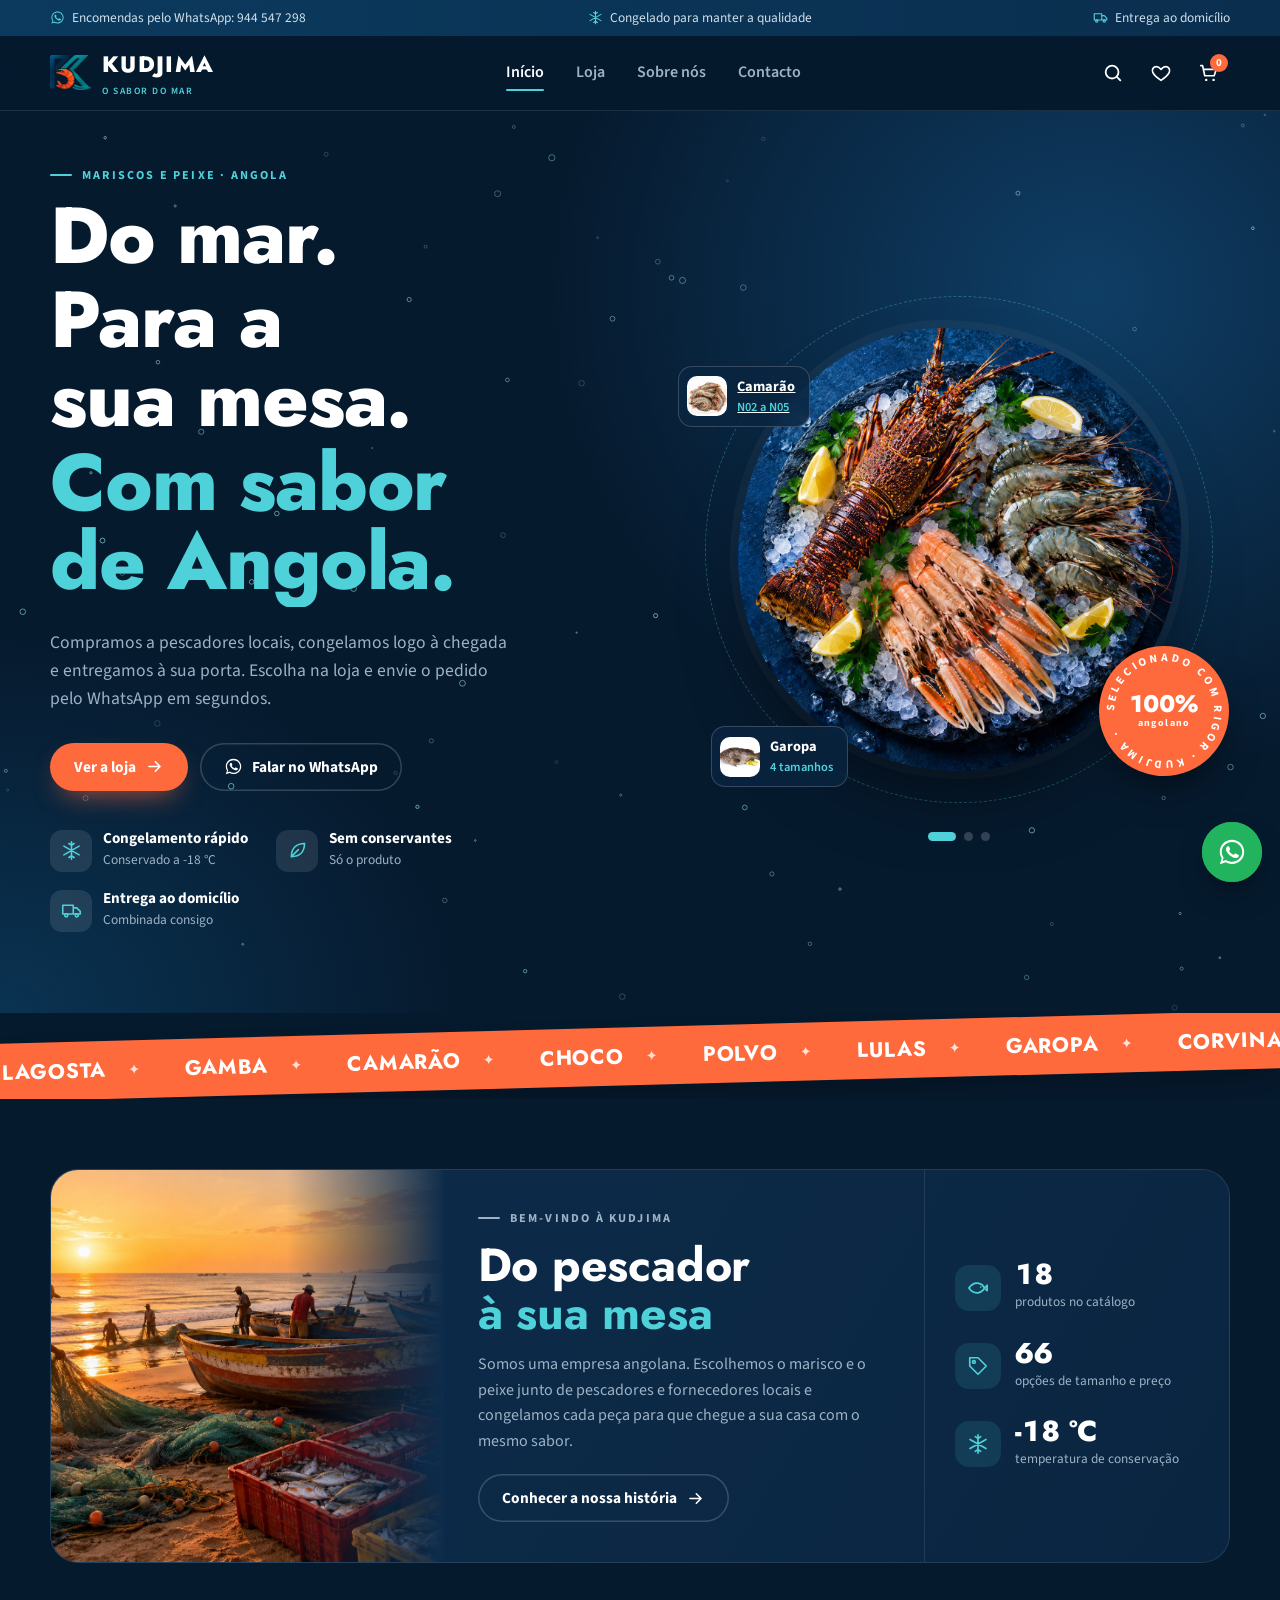
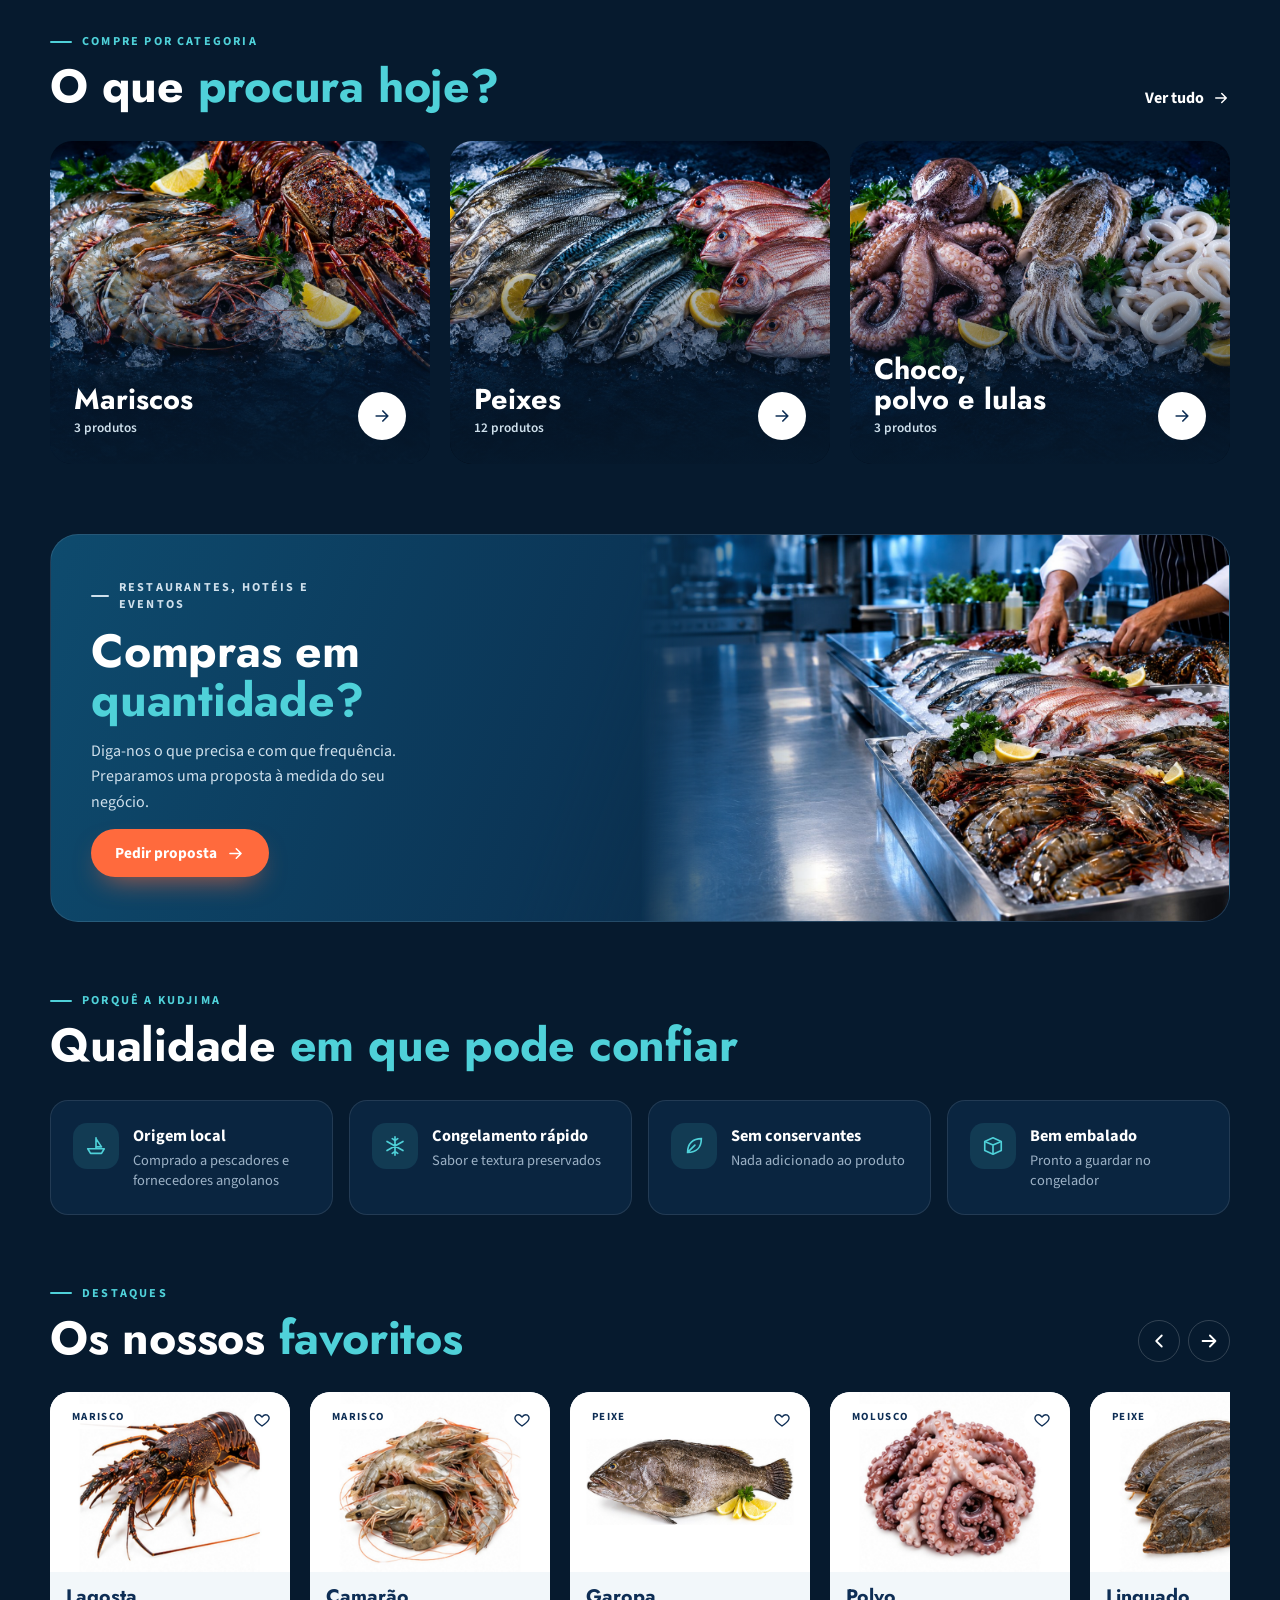
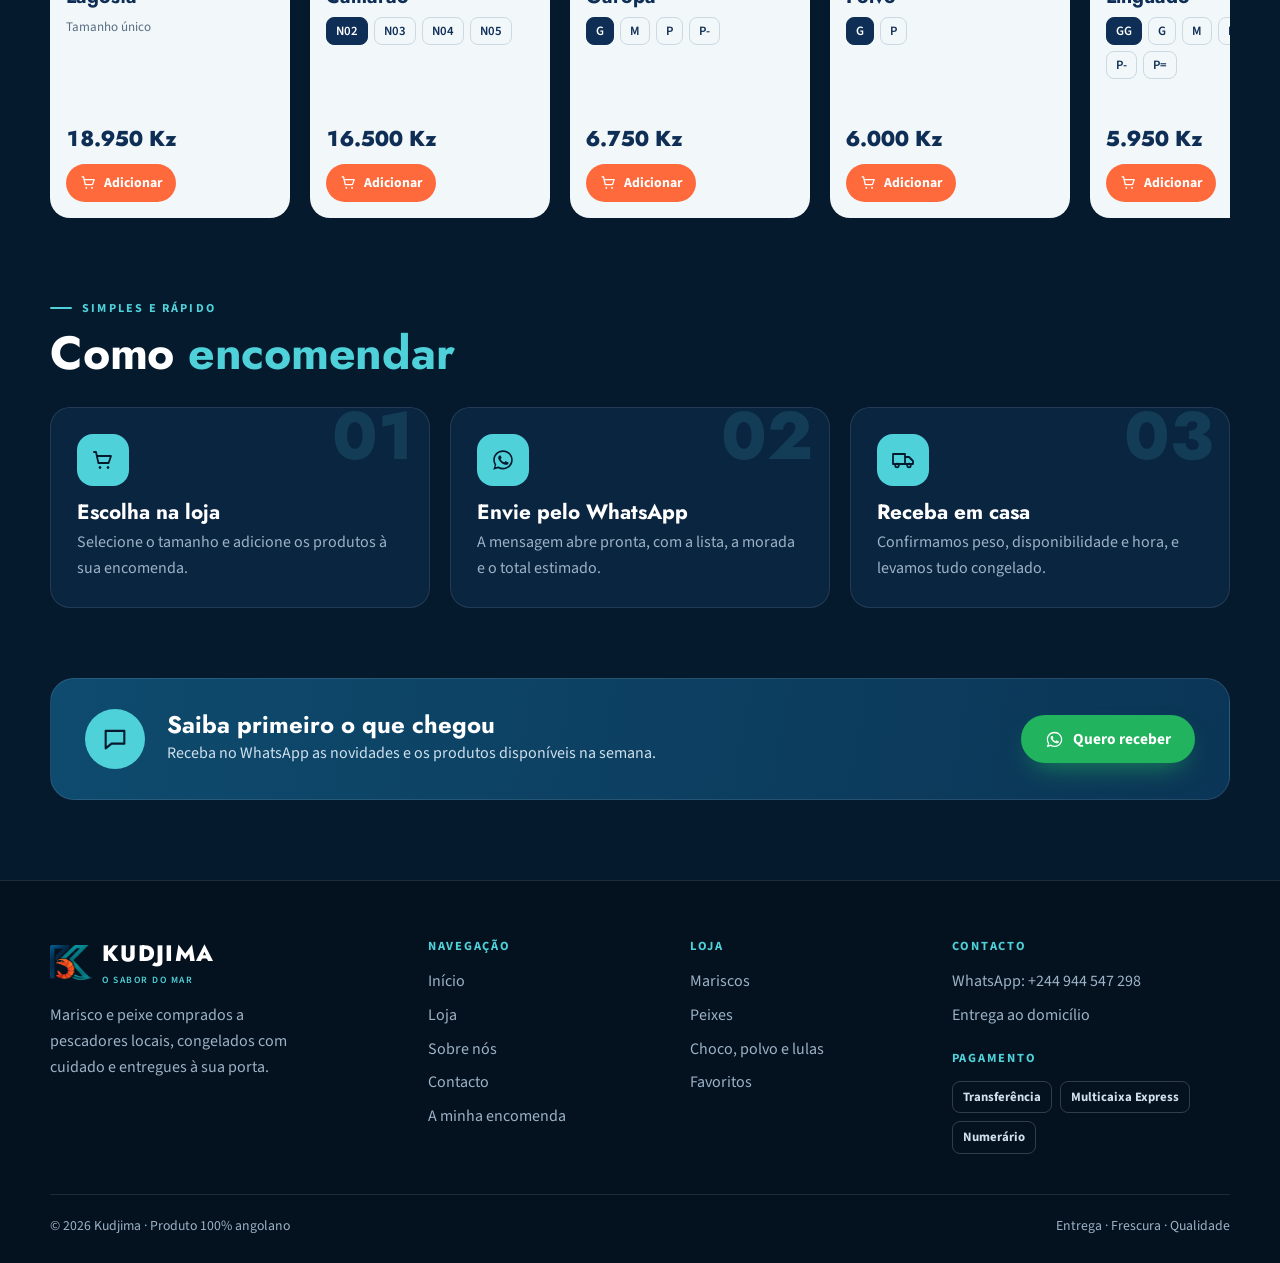
==== commit 812da895: "up up" ====
--- a/index.html
+++ b/index.html
@@ -4,7 +4,7 @@
 <meta charset="utf-8">
 <meta name="viewport" content="width=device-width, initial-scale=1, viewport-fit=cover">
 <title>Kudjima Mariscos</title>
-<meta name="description" content="Kudjima — O sabor do mar. Marisco e peixe selecionados, congelados com cuidado e entregues à sua porta. Encomendas pelo WhatsApp 944 547 289.">
+<meta name="description" content="Kudjima — O sabor do mar. Marisco e peixe selecionados, congelados com cuidado e entregues à sua porta. Encomendas pelo WhatsApp 944 547 298.">
 <!-- Pré-visualização ao partilhar o link (WhatsApp, Facebook). Quando o site tiver domínio, troque "img/og-image.jpg" pelo endereço completo, ex.: https://SEU-DOMINIO/img/og-image.jpg -->
 <meta property="og:title" content="Kudjima — O sabor do mar">
 <meta property="og:description" content="Marisco e peixe selecionados, congelados com cuidado e entregues à sua porta. Encomende pelo WhatsApp.">
